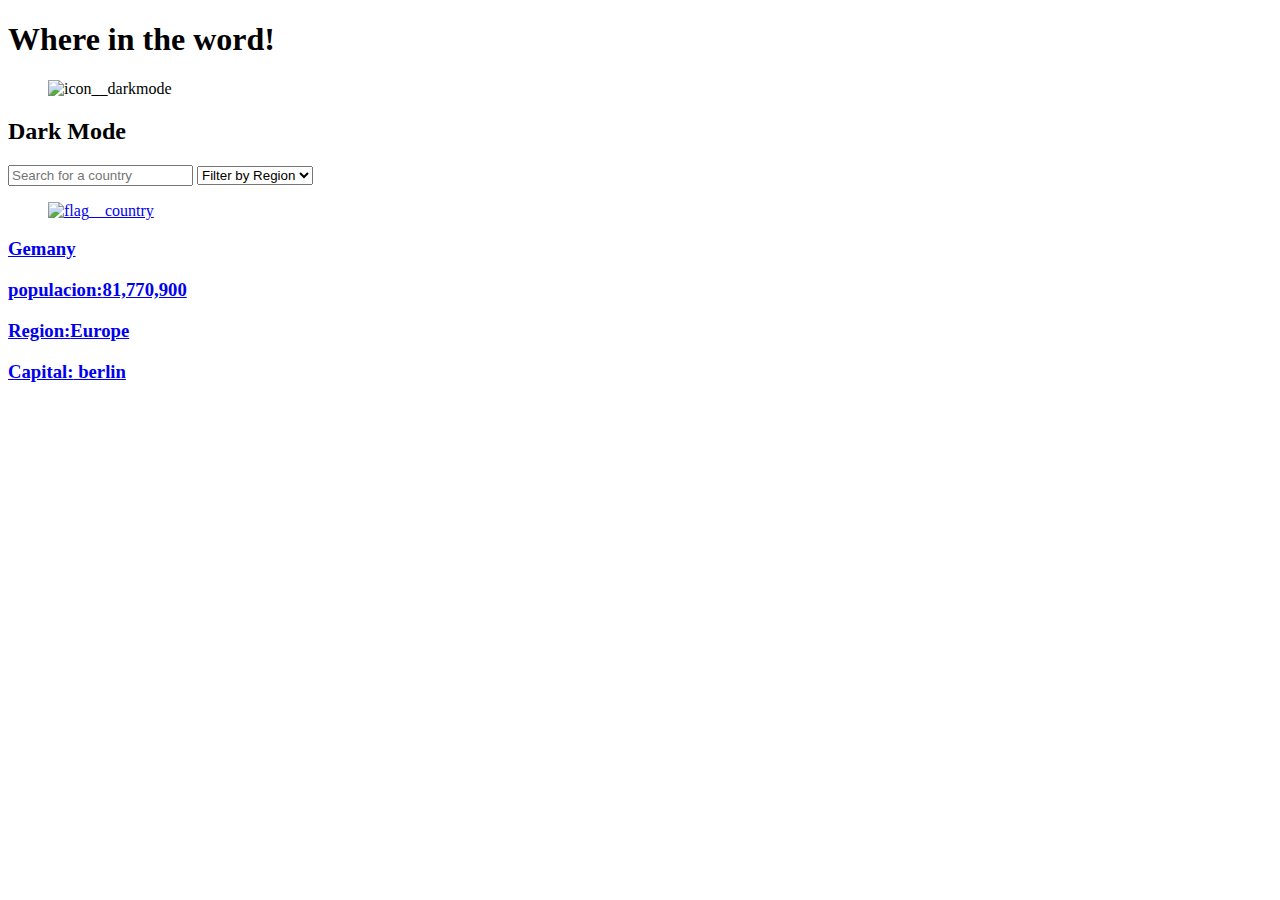
==== index.html @ 1add57e7 "structure html" ====
<!DOCTYPE html>
<html lang="es">
<head>
    <meta charset="UTF-8">
    <meta name="viewport" content="width=device-width, initial-scale=1.0">
    <title>Document</title>
</head>
<body>

    <nav class="nav">
        <h1 class="nav__title">Where in the word!</h1>

        <div class="nav__darkmode">
            <figure class="nav__icon">
                <img class="nav__img" src="" alt="icon__darkmode">
            </figure>
            <h2 class="nav__darktext">Dark Mode</h2>
        </div>


    </nav>

    <main class="main">
            <form class="search__form" action="#">
                <input type="search" name="search_country" id="search_country" placeholder="Search for a country">
            
                <select name="search__selected" id="search__selected">
                    <option selected >Filter by Region</option>
                    <option  >Africa</option>
                    <option  >America</option>

                </select>
            </form>

            <section class="cards container">

                <a href="http://www.youtube.com">

                

                <article class="card">

                    <figure class="card__figure">
                        <img class="card__img" src="#" alt="flag__country">
                    </figure>

                    <section class="card__texts">

                        <h3 class="card__title">Gemany</h3>
                        <h3 class="card__populacion"> <span class="card__bold">populacion:</span>81,770,900</h3>
                        <h3 class="card__Region">     <span class="card__bold">Region:</span>Europe </h3>
                        <h3 class="card__capital">    <span class="card__bold"> Capital:</span> berlin</h3>

                    </section>

                </article>
                </a>

            </section>

    </main>
    

</body>
</html>
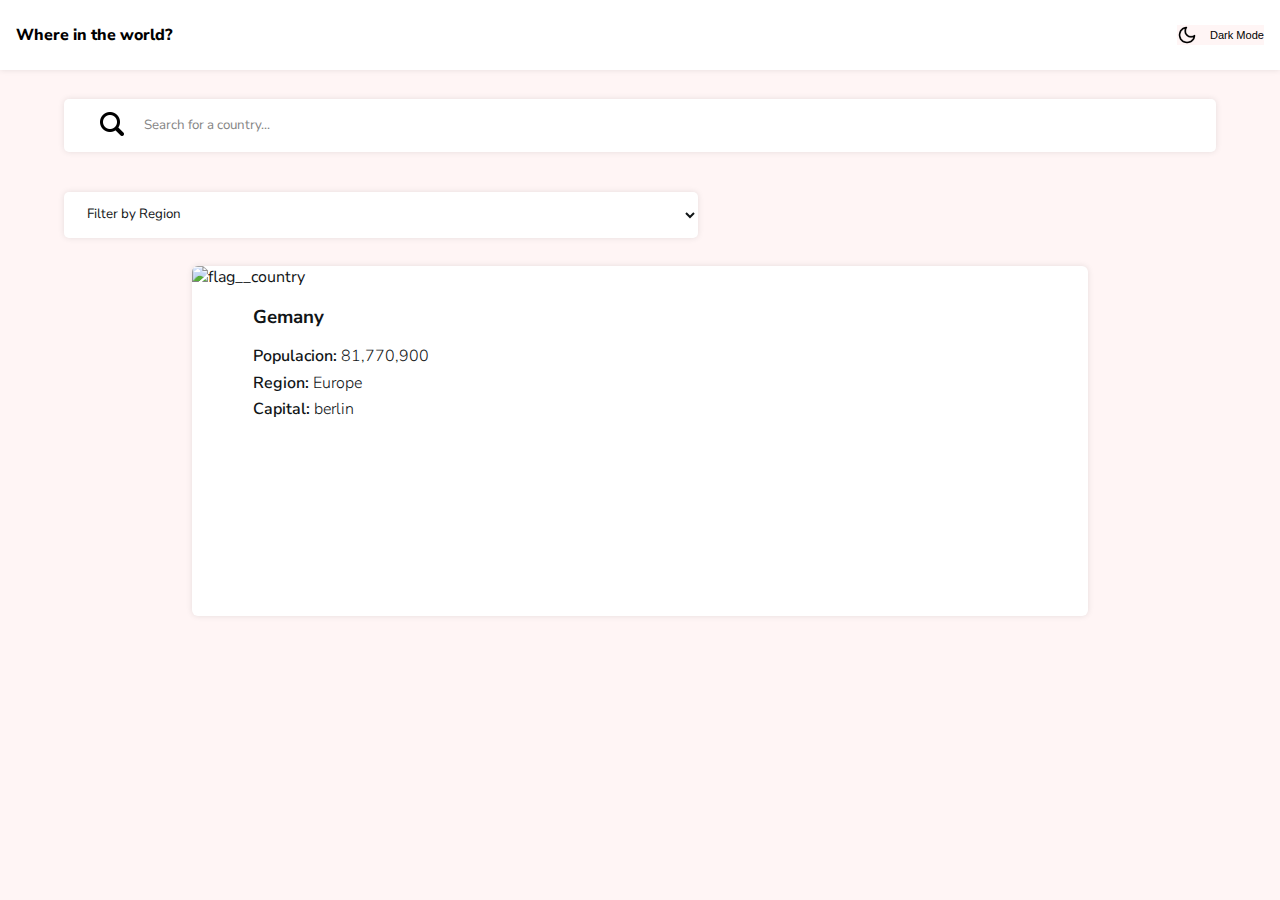
==== commit 01f325b3: "i ended the home" ====
--- a/index.html
+++ b/index.html
@@ -4,52 +4,58 @@
     <meta charset="UTF-8">
     <meta name="viewport" content="width=device-width, initial-scale=1.0">
     <title>Document</title>
+    <link rel="stylesheet" href="style.css">
 </head>
 <body>
 
     <nav class="nav">
-        <h1 class="nav__title">Where in the word!</h1>
+        <h4 class="nav__title">Where in the world?</h4>
 
-        <div class="nav__darkmode">
+        <button class="nav__darkmode">
             <figure class="nav__icon">
-                <img class="nav__img" src="" alt="icon__darkmode">
+                <img class="nav__img" src="assets/luna.png" alt="icon__darkmode">
             </figure>
-            <h2 class="nav__darktext">Dark Mode</h2>
-        </div>
-
+            <h5 class="nav__darktext">Dark Mode</h5>
+        </button>
 
     </nav>
 
     <main class="main">
+
             <form class="search__form" action="#">
-                <input type="search" name="search_country" id="search_country" placeholder="Search for a country">
-            
-                <select name="search__selected" id="search__selected">
-                    <option selected >Filter by Region</option>
-                    <option  >Africa</option>
-                    <option  >America</option>
+
+                
+                    <label class="lupa" for="search_country"> <img class="lupa__img" src="assets/lupa.png" alt="search"> </label>
+                    <input type="search" class="input" name="search_country" id="search_country" placeholder="Search for a country...">
+                
+                <select class="select input" name="search__selected" id="search__selected">
+                    <option  class="options" selected >Filter by Region</option>
+                    <option  class="options" >Africa</option>
+                    <option  class="options">America</option>
 
                 </select>
             </form>
 
-            <section class="cards container">
+            <section class="cards container" >
 
-                <a href="http://www.youtube.com">
-
-                
+                <a class="card__link" href="#">
 
                 <article class="card">
 
                     <figure class="card__figure">
-                        <img class="card__img" src="#" alt="flag__country">
+                        <img class="card__img" src="https://flagcdn.com/w320/al.png" alt="flag__country">
                     </figure>
 
                     <section class="card__texts">
 
                         <h3 class="card__title">Gemany</h3>
-                        <h3 class="card__populacion"> <span class="card__bold">populacion:</span>81,770,900</h3>
-                        <h3 class="card__Region">     <span class="card__bold">Region:</span>Europe </h3>
-                        <h3 class="card__capital">    <span class="card__bold"> Capital:</span> berlin</h3>
+                        
+                        <h4 class="card__populacion card__fields__letter">
+                            <span class="card__bold">Populacion: </span>
+                            81,770,900
+                        </h4>
+                        <h4 class="card__Region card__fields__letter">     <span class="card__bold">Region: </span>Europe </h4>
+                        <h4 class="card__capital card__fields__letter">    <span class="card__bold">Capital: </span> berlin</h4>
 
                     </section>
 
--- a/style.css
+++ b/style.css
@@ -0,0 +1,144 @@
+@import url('https://fonts.googleapis.com/css2?family=Nunito+Sans:opsz,wght@6..12,300;6..12,600;6..12,800&display=swap');
+
+:root{
+    --Dark--Blue-Dark-Mode-Elements: hsl(209, 23%, 22%);
+    --Very--Dark-Blue-Dark-Mode-Background: hsl(207, 26%, 17%);
+    --Very--Dark-Blue-Light-Mode-Text: hsl(200, 15%, 8%);
+    --Dark--Gray-Light-Mode-Input: hsl(0, 0%, 52%);
+    --Very--Light-Gray-Light-Mode-Background: hsl(0, 100%, 98%);
+    --White--Dark-Mode-Text-and-Light-Mode-Elements: hsl(0, 0%, 100%);
+    --font-family:'Nunito Sans', sans-serif;
+}
+*{
+    margin: 0;
+    padding: 0;
+    box-sizing: border-box;
+    
+}
+
+body{
+    font-family: var(--font-family);
+    background-color:var(--Very--Light-Gray-Light-Mode-Background);
+}
+/*nav style*/
+.nav{
+    background-color: var(--White--Dark-Mode-Text-and-Light-Mode-Elements);
+    height: 70px;
+    display: flex;
+    justify-content: space-between;
+    align-items: center;
+    padding: 0 1rem;
+    box-shadow: 0px 0px 6px  rgba(0, 0, 0, .1) ;
+
+}
+.nav__title{
+    font-weight: 800;
+}
+.nav__darkmode{
+    background-color: var(--Very--Light-Gray-Light-Mode-Background);
+    display: flex;
+    justify-content: center;
+    align-items: center;
+    gap: .8rem;
+    border: none;
+}
+.nav__icon{
+    width: 20px;
+}
+.nav__img{
+    display: block;
+    width: 100%;
+}
+.nav__darktext{
+    font-weight: 300;
+}
+
+/*main formulario style*/
+
+.search__form{
+    background-color:var(--Very--Light-Gray-Light-Mode-Background);
+    width: 90%;
+    margin: 1.8rem auto;
+
+    display: flex;
+    flex-direction: column;
+    gap: 2.5rem;
+
+    position: relative;
+}
+.lupa{
+    width: 2rem;
+    height: 2rem;
+    position: absolute;
+    margin: .6rem 2rem;
+    
+}
+
+.lupa__img{
+    width: 100%;
+    display: block;
+}
+.input{
+    padding: 1.1rem 5rem;
+    font-family: var(--font-family);  
+    border-radius: 5px;  
+    border: none;
+    box-shadow: 0px 0px 6px  rgba(0, 0, 0, .1) ;
+}
+.input::placeholder{
+    color: var(--Dark--Gray-Light-Mode-Input);
+    
+}
+.select{
+    background: var(--White--Dark-Mode-Text-and-Light-Mode-Elements);
+    width: 55%;
+    padding: .8rem 1.2rem;
+    color: var(--Very--Dark-Blue-Light-Mode-Text);
+
+}
+.options{
+    padding: 0 1.5rem ;
+}
+/*main cards*/
+.container{
+    width: 70%;
+    margin: 0 auto;
+
+}
+.card__link{
+    text-decoration: none;
+    color: var( --Very--Dark-Blue-Light-Mode-Text);
+}
+
+.card{
+    background-color: var(--White--Dark-Mode-Text-and-Light-Mode-Elements);
+    box-shadow: 0px 0px 6px  rgba(0, 0, 0, .1) ;
+    border-radius: 6px;
+    overflow: hidden;
+    height: 350px;
+}
+.card__img{
+    width: 100%;
+    display: block;
+
+}
+.card__texts{
+    width: 90%;
+    margin: 0 auto;
+    padding: 1rem;
+    display: flex;
+    flex-direction: column;
+    gap: .3rem;
+
+}
+.card__title{
+    margin-bottom: .6rem;
+}
+.card__fields__letter{
+    font-weight: 300;
+    
+}
+.card__bold{
+    font-weight: 600;
+}
+
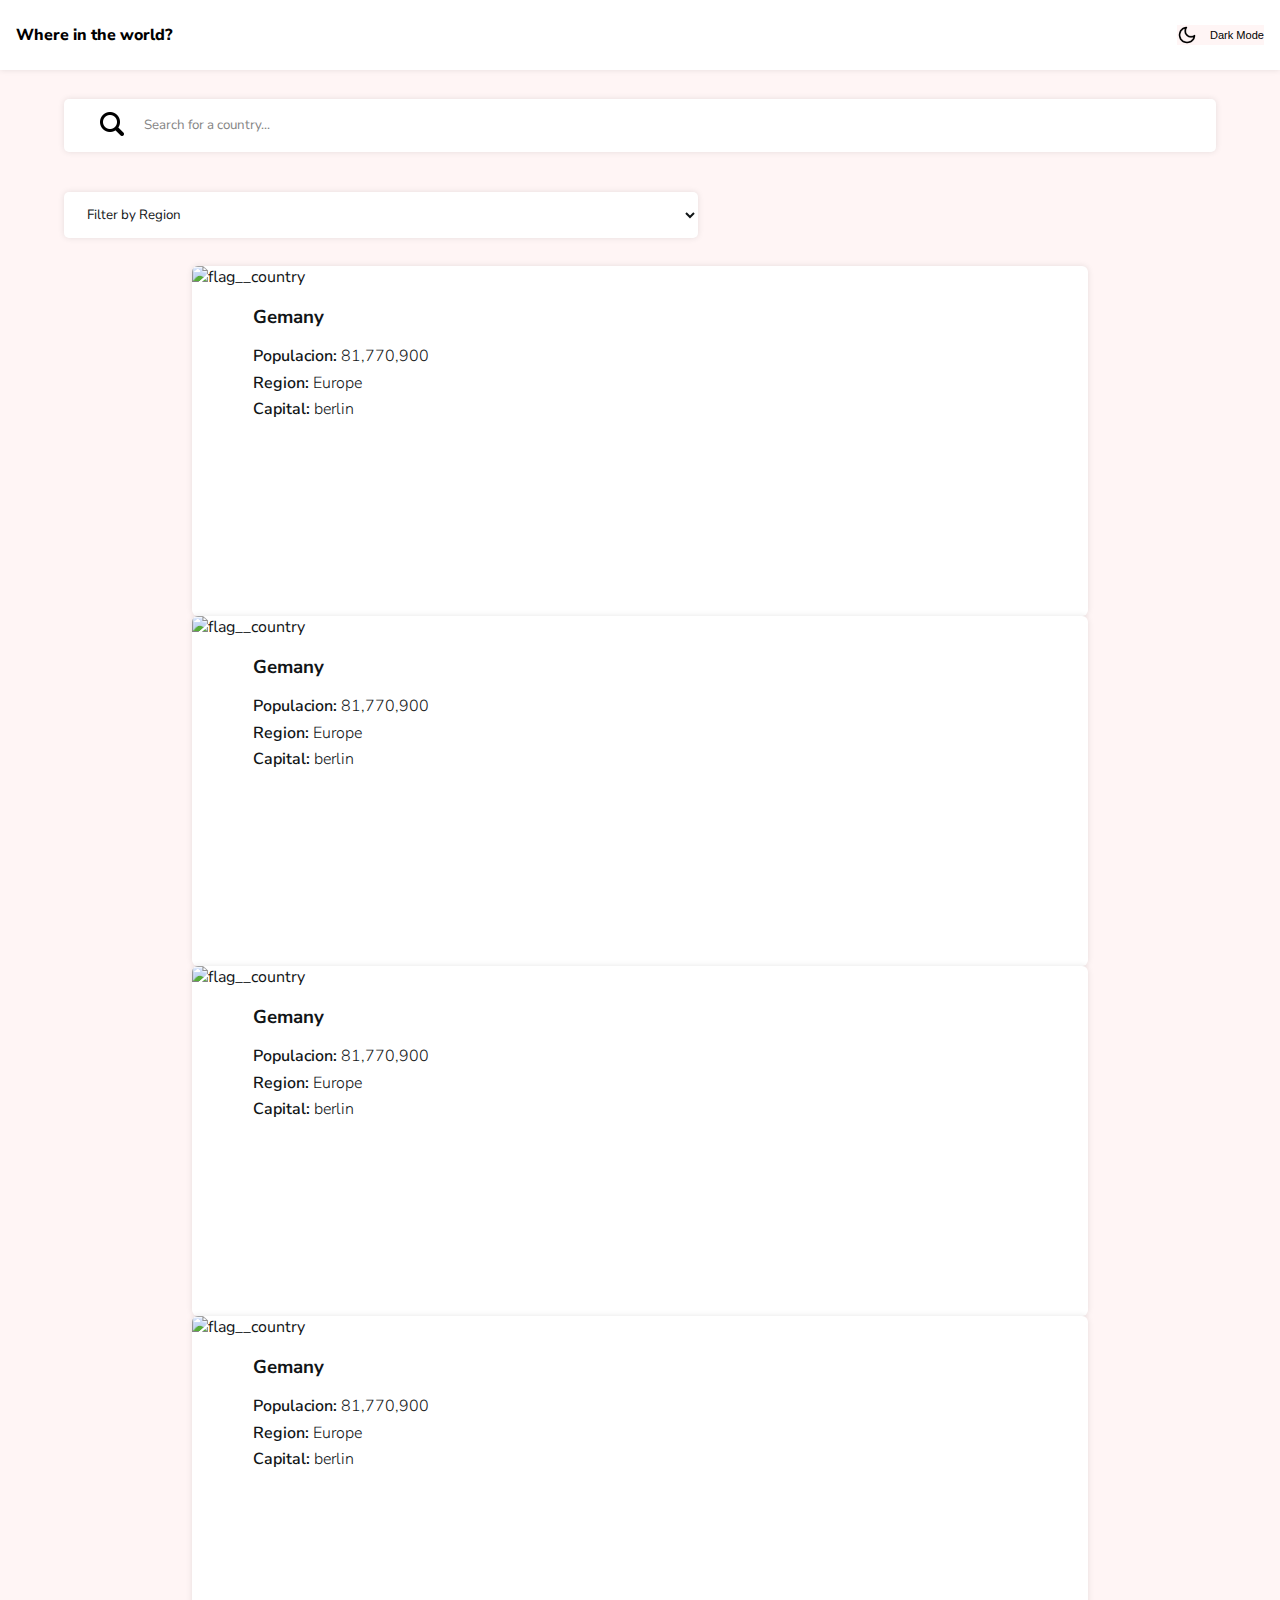
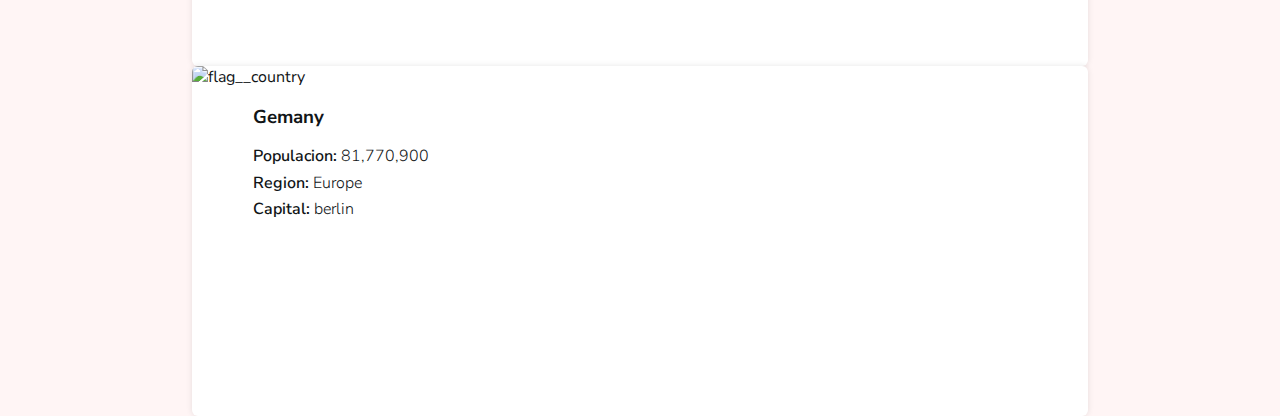
==== commit e55edc89: "i ended pages in mobil mode" ====
--- a/index.html
+++ b/index.html
@@ -61,6 +61,99 @@
 
                 </article>
                 </a>
+                <a class="card__link" href="#">
+
+                    <article class="card">
+    
+                        <figure class="card__figure">
+                            <img class="card__img" src="https://flagcdn.com/w320/al.png" alt="flag__country">
+                        </figure>
+    
+                        <section class="card__texts">
+    
+                            <h3 class="card__title">Gemany</h3>
+                            
+                            <h4 class="card__populacion card__fields__letter">
+                                <span class="card__bold">Populacion: </span>
+                                81,770,900
+                            </h4>
+                            <h4 class="card__Region card__fields__letter">     <span class="card__bold">Region: </span>Europe </h4>
+                            <h4 class="card__capital card__fields__letter">    <span class="card__bold">Capital: </span> berlin</h4>
+    
+                        </section>
+    
+                    </article>
+                    </a>
+                    <a class="card__link" href="#">
+
+                        <article class="card">
+        
+                            <figure class="card__figure">
+                                <img class="card__img" src="https://flagcdn.com/w320/al.png" alt="flag__country">
+                            </figure>
+        
+                            <section class="card__texts">
+        
+                                <h3 class="card__title">Gemany</h3>
+                                
+                                <h4 class="card__populacion card__fields__letter">
+                                    <span class="card__bold">Populacion: </span>
+                                    81,770,900
+                                </h4>
+                                <h4 class="card__Region card__fields__letter">     <span class="card__bold">Region: </span>Europe </h4>
+                                <h4 class="card__capital card__fields__letter">    <span class="card__bold">Capital: </span> berlin</h4>
+        
+                            </section>
+        
+                        </article>
+                        </a>
+                        
+                        <a class="card__link" href="#">
+
+                            <article class="card">
+            
+                                <figure class="card__figure">
+                                    <img class="card__img" src="https://flagcdn.com/w320/al.png" alt="flag__country">
+                                </figure>
+            
+                                <section class="card__texts">
+            
+                                    <h3 class="card__title">Gemany</h3>
+                                    
+                                    <h4 class="card__populacion card__fields__letter">
+                                        <span class="card__bold">Populacion: </span>
+                                        81,770,900
+                                    </h4>
+                                    <h4 class="card__Region card__fields__letter">     <span class="card__bold">Region: </span>Europe </h4>
+                                    <h4 class="card__capital card__fields__letter">    <span class="card__bold">Capital: </span> berlin</h4>
+            
+                                </section>
+            
+                            </article>
+                            </a>
+                            <a class="card__link" href="#">
+
+                                <article class="card">
+                
+                                    <figure class="card__figure">
+                                        <img class="card__img" src="https://flagcdn.com/w320/al.png" alt="flag__country">
+                                    </figure>
+                
+                                    <section class="card__texts">
+                
+                                        <h3 class="card__title">Gemany</h3>
+                                        
+                                        <h4 class="card__populacion card__fields__letter">
+                                            <span class="card__bold">Populacion: </span>
+                                            81,770,900
+                                        </h4>
+                                        <h4 class="card__Region card__fields__letter">     <span class="card__bold">Region: </span>Europe </h4>
+                                        <h4 class="card__capital card__fields__letter">    <span class="card__bold">Capital: </span> berlin</h4>
+                
+                                    </section>
+                
+                                </article>
+                                </a>
 
             </section>
 
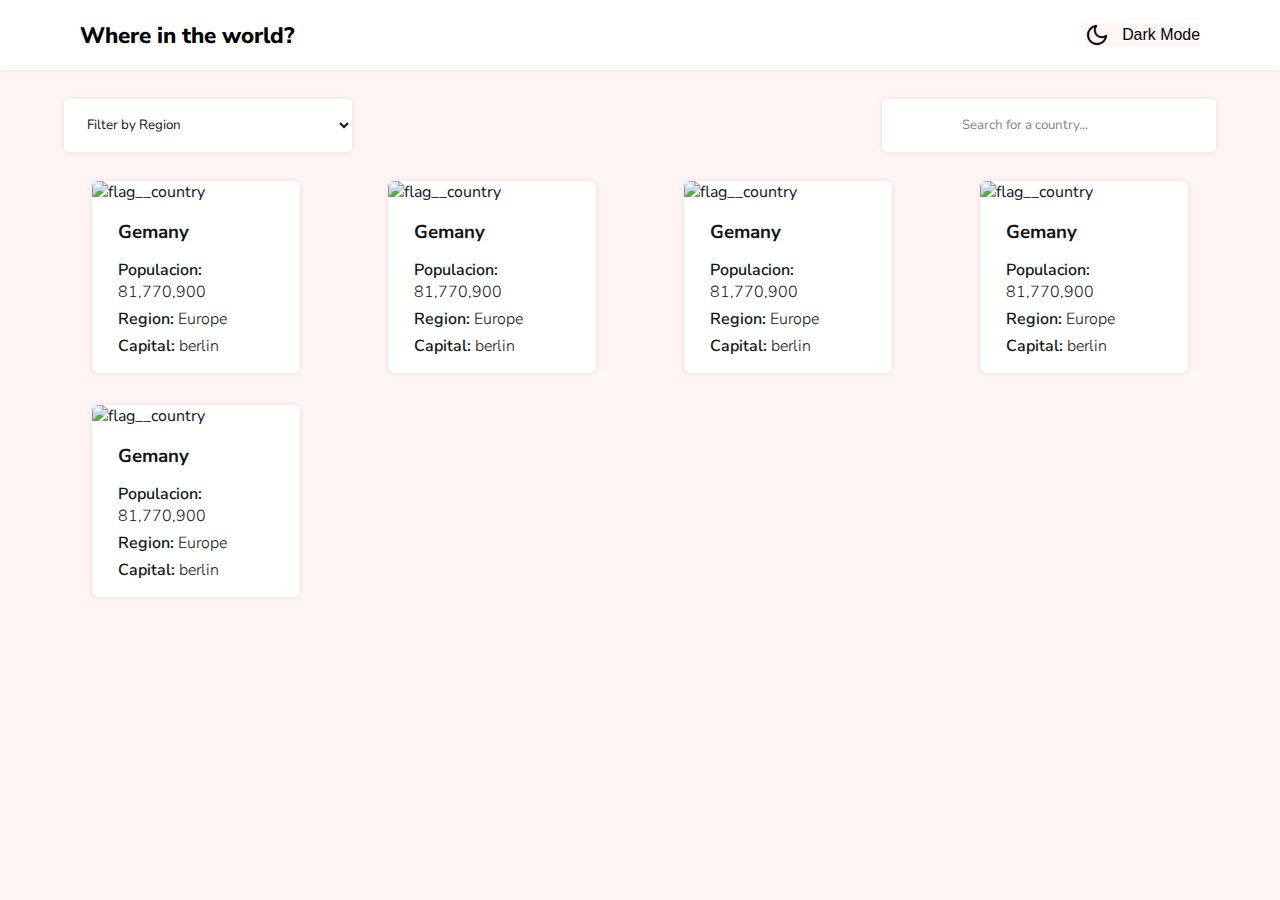
==== commit 5a5fcf85: "i ended the darkmode in home" ====
--- a/index.html
+++ b/index.html
@@ -1,34 +1,40 @@
 <!DOCTYPE html>
-<html lang="es">
+<html lang="es" data-dark-background >
 <head>
     <meta charset="UTF-8">
     <meta name="viewport" content="width=device-width, initial-scale=1.0">
     <title>Document</title>
-    <link rel="stylesheet" href="style.css">
+    <link rel="stylesheet" href="style/style.css">
 </head>
-<body>
 
-    <nav class="nav">
+<!-- data-dark-background is to background -->
+<!-- data-dark-element is to element -->
+
+<body data-dark-background="" class="dark-mode-background" >
+
+    <nav data-dark-element class="nav dark-mode-element" >
         <h4 class="nav__title">Where in the world?</h4>
 
-        <button class="nav__darkmode">
+        <button data-dark-element class="dark-mode-element nav__darkmode dark-mode-btn" id="dark-mode-btn">
+           
             <figure class="nav__icon">
                 <img class="nav__img" src="assets/luna.png" alt="icon__darkmode">
             </figure>
+           
             <h5 class="nav__darktext">Dark Mode</h5>
+        
         </button>
 
     </nav>
 
     <main class="main">
 
-            <form class="search__form" action="#">
+            <form data-dark-background class="dark-mode-background search__form" action="#">
 
+                <label  class="lupa " for="search_country"> <img class="lupa__img" src="assets/lupa.png" alt="search"> </label>
+                <input data-dark-element type="search" class="dark-mode-element input" name="search_country" id="search_country" placeholder="Search for a country...">
                 
-                    <label class="lupa" for="search_country"> <img class="lupa__img" src="assets/lupa.png" alt="search"> </label>
-                    <input type="search" class="input" name="search_country" id="search_country" placeholder="Search for a country...">
-                
-                <select class="select input" name="search__selected" id="search__selected">
+                <select data-dark-element class="select input" name="search__selected" id="search__selected">
                     <option  class="options" selected >Filter by Region</option>
                     <option  class="options" >Africa</option>
                     <option  class="options">America</option>
@@ -36,11 +42,11 @@
                 </select>
             </form>
 
-            <section class="cards container" >
+            <section  class="cards container" >
 
-                <a class="card__link" href="#">
+                <a class="card__link" href="./views/more.html">
 
-                <article class="card">
+                <article data-dark-element class="card">
 
                     <figure class="card__figure">
                         <img class="card__img" src="https://flagcdn.com/w320/al.png" alt="flag__country">
@@ -61,7 +67,8 @@
 
                 </article>
                 </a>
-                <a class="card__link" href="#">
+
+                <a class="card__link" href="">
 
                     <article class="card">
     
@@ -159,6 +166,6 @@
 
     </main>
     
-
+    <script type="module" src="app.js"></script>
 </body>
 </html>--- a/style/style.css
+++ b/style/style.css
@@ -0,0 +1,200 @@
+@import url('https://fonts.googleapis.com/css2?family=Nunito+Sans:opsz,wght@6..12,300;6..12,600;6..12,800&display=swap');
+
+:root{
+    --Dark--Blue-Dark-Mode-Elements: hsl(209, 23%, 22%);
+    --Very--Dark-Blue-Dark-Mode-Background: hsl(207, 26%, 17%);
+    --Very--Dark-Blue-Light-Mode-Text: hsl(200, 15%, 8%);
+    --Dark--Gray-Light-Mode-Input: hsl(0, 0%, 52%);
+    --Very--Light-Gray-Light-Mode-Background: hsl(0, 100%, 98%);
+    --White--Dark-Mode-Text-and-Light-Mode-Elements: hsl(0, 0%, 100%);
+    --font-family:'Nunito Sans', sans-serif;
+}
+*{
+    margin: 0;
+    padding: 0;
+    box-sizing: border-box;
+    
+}
+
+body{
+    font-family: var(--font-family);
+    background-color:var(--Very--Light-Gray-Light-Mode-Background);
+}
+/*nav style*/
+.nav{
+    background-color: var(--White--Dark-Mode-Text-and-Light-Mode-Elements);
+    height: 70px;
+    min-width: 265px;
+    display: flex;
+    justify-content: space-between;
+    align-items: center;
+    padding: 0 1rem;
+    box-shadow: 0px 0px 6px  rgba(0, 0, 0, .1) ;
+
+}
+.nav__title{
+    font-weight: 800;
+}
+.nav__darkmode{
+    background-color: var(--Very--Light-Gray-Light-Mode-Background);
+    display: flex;
+    justify-content: center;
+    align-items: center;
+    gap: .8rem;
+    border: none;
+}
+.nav__icon{
+    width: 20px;
+}
+.nav__img{
+    display: block;
+    width: 100%;
+}
+.nav__darktext{
+    font-weight: 300;
+}
+
+/*main formulario style*/
+
+.search__form{
+    background-color:var(--Very--Light-Gray-Light-Mode-Background);
+    width: 90%;
+    margin: 1.8rem auto;
+
+    display: flex;
+    flex-direction: column;
+    gap: 2.5rem;
+
+    position: relative;
+}
+.lupa{
+    width: 2rem;
+    height: 2rem;
+    position: absolute;
+    margin: .6rem 2rem;
+    
+}
+
+.lupa__img{
+    width: 100%;
+    display: block;
+}
+.input{
+    padding: 1.1rem 5rem;
+    font-family: var(--font-family);  
+    border-radius: 5px;  
+    border: none;
+    box-shadow: 0px 0px 6px  rgba(0, 0, 0, .1) ;
+}
+.input::placeholder{
+    color: var(--Dark--Gray-Light-Mode-Input);
+    width: 90%;
+}
+.select{
+    background: var(--White--Dark-Mode-Text-and-Light-Mode-Elements);
+    width: 55%;
+    padding: .8rem 1.2rem;
+    color: var(--Very--Dark-Blue-Light-Mode-Text);
+
+}
+.options{
+    padding: 0 1.5rem ;
+}
+/*main cards*/
+.container{
+    width: 90%;
+    margin: 0 auto;
+
+}
+
+.cards {
+    display: grid;
+    grid-template-columns: repeat(auto-fit,minmax(250px,1fr));
+    gap: 2rem;
+}
+
+.card__link{
+    text-decoration: none;
+    color: var( --Very--Dark-Blue-Light-Mode-Text);
+    max-height: 350px;
+    max-width: 250px;
+    margin: 0 auto;
+}
+
+.card{
+    background-color: var(--White--Dark-Mode-Text-and-Light-Mode-Elements);
+    box-shadow: 0px 0px 6px  rgba(0, 0, 0, .1) ;
+    border-radius: 6px;
+    overflow: hidden;
+}
+.card__img{
+    width: 100%;
+    display: block;
+
+}
+.card__texts{
+    width: 90%;
+    margin: 0 auto;
+    padding: 1rem;
+    display: flex;
+    flex-direction: column;
+    gap: .3rem;
+
+}
+.card__title{
+    margin-bottom: .6rem;
+}
+.card__fields__letter{
+    font-weight: 300;
+    
+}
+.card__bold{
+    font-weight: 600;
+}
+
+@media (width >767px) {
+    .search__form{
+        background-color:var(--Very--Light-Gray-Light-Mode-Background);
+        width: 90%;
+        margin: 1.8rem auto;
+    
+        display: flex;
+        flex-direction: row-reverse;
+        justify-content: space-between;
+    }
+    .lupa{
+        display: none;
+    }
+    .select{
+        width: 25%;
+    }
+}
+
+@media (width>1023px) {
+    .nav{
+        padding: 0 5rem;
+    }
+    .nav__title{
+        font-size: 1.4rem;
+    }
+    .nav__darkmode{
+        display: flex;
+        justify-content: center;
+        align-items: center;
+        gap: .8rem;
+        border: none;
+        font-size: 1.2rem;
+    }
+    .nav__icon{
+        width: 1.5rem;
+    }
+}
+
+.dark-mode-background{
+    background-color: var(--Very--Dark-Blue-Dark-Mode-Background);
+    color: var(--White--Dark-Mode-Text-and-Light-Mode-Elements);
+}
+.dark-mode-element{
+    background-color: var(--Dark--Blue-Dark-Mode-Elements);
+    color: var(--White--Dark-Mode-Text-and-Light-Mode-Elements);
+}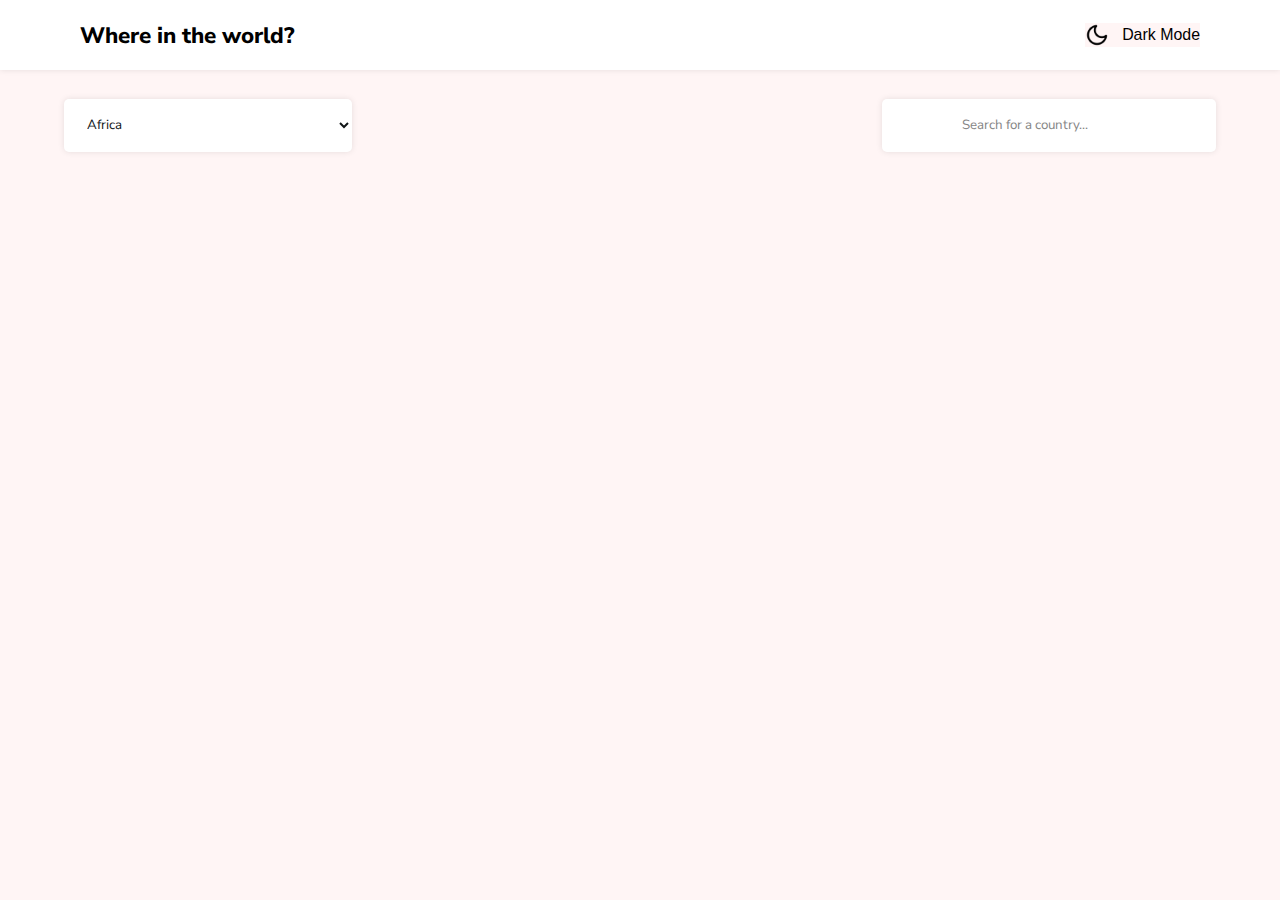
==== commit 8813681e: "i ended the aplication version 1.0.0" ====
--- a/index.html
+++ b/index.html
@@ -10,12 +10,12 @@
 <!-- data-dark-background is to background -->
 <!-- data-dark-element is to element -->
 
-<body data-dark-background="" class="dark-mode-background" >
+<body data-dark-background  >
 
-    <nav data-dark-element class="nav dark-mode-element" >
+    <nav data-dark-element class="nav " >
         <h4 class="nav__title">Where in the world?</h4>
 
-        <button data-dark-element class="dark-mode-element nav__darkmode dark-mode-btn" id="dark-mode-btn">
+        <button data-dark-element class=" nav__darkmode dark-mode-btn" id="dark-mode-btn">
            
             <figure class="nav__icon">
                 <img class="nav__img" src="assets/luna.png" alt="icon__darkmode">
@@ -29,25 +29,33 @@
 
     <main class="main">
 
-            <form data-dark-background class="dark-mode-background search__form" action="#">
+            <form data-dark-background class=" search__form" action="#">
 
                 <label  class="lupa " for="search_country"> <img class="lupa__img" src="assets/lupa.png" alt="search"> </label>
-                <input data-dark-element type="search" class="dark-mode-element input" name="search_country" id="search_country" placeholder="Search for a country...">
+                <input data-dark-element type="search" class="input searchss" name="search_country" id="search_country" placeholder="Search for a country...">
                 
                 <select data-dark-element class="select input" name="search__selected" id="search__selected">
-                    <option  class="options" selected >Filter by Region</option>
-                    <option  class="options" >Africa</option>
-                    <option  class="options">America</option>
+                    <option  class="options"  selected >Filter by Region</option>
+                    <option  class="options" value="Africa" selected >Africa</option>
+                    <option  class="options" value="america" >America</option>
+                    <option  class="options" value="asia"  >Asia</option>
+                    <option  class="options" value="europe" >Europe</option>
+                    <option  class="options" value="oceania" >Oceania</option>
 
                 </select>
             </form>
 
             <section  class="cards container" >
+                
 
-                <a class="card__link" href="./views/more.html">
+            </section>
 
-                <article data-dark-element class="card">
 
+                <template  id="card">
+                    <article data-dark-element class="card">
+
+                    <a  data-dark-element  class="card__link" href="">
+                        
                     <figure class="card__figure">
                         <img class="card__img" src="https://flagcdn.com/w320/al.png" alt="flag__country">
                     </figure>
@@ -56,116 +64,27 @@
 
                         <h3 class="card__title">Gemany</h3>
                         
-                        <h4 class="card__populacion card__fields__letter">
-                            <span class="card__bold">Populacion: </span>
-                            81,770,900
+                        <h4 class="card__bold ">Populacion:
+                            <span class="card__populacion card__fields__letter">81,770,900</span>   
                         </h4>
-                        <h4 class="card__Region card__fields__letter">     <span class="card__bold">Region: </span>Europe </h4>
-                        <h4 class="card__capital card__fields__letter">    <span class="card__bold">Capital: </span> berlin</h4>
-
+                        <h4 class="card__bold ">Region:
+                            <span class="card__Region card__fields__letter">81,770,900</span>   
+                        </h4>
+                        <h4 class="card__bold ">Capital::
+                            <span class="card__capital card__fields__letter">81,770,900</span>   
+                        </h4>
+                       
                     </section>
-
+                    </a>
                 </article>
-                </a>
-
-                <a class="card__link" href="">
-
-                    <article class="card">
-    
-                        <figure class="card__figure">
-                            <img class="card__img" src="https://flagcdn.com/w320/al.png" alt="flag__country">
-                        </figure>
-    
-                        <section class="card__texts">
-    
-                            <h3 class="card__title">Gemany</h3>
-                            
-                            <h4 class="card__populacion card__fields__letter">
-                                <span class="card__bold">Populacion: </span>
-                                81,770,900
-                            </h4>
-                            <h4 class="card__Region card__fields__letter">     <span class="card__bold">Region: </span>Europe </h4>
-                            <h4 class="card__capital card__fields__letter">    <span class="card__bold">Capital: </span> berlin</h4>
-    
-                        </section>
-    
-                    </article>
-                    </a>
-                    <a class="card__link" href="#">
-
-                        <article class="card">
-        
-                            <figure class="card__figure">
-                                <img class="card__img" src="https://flagcdn.com/w320/al.png" alt="flag__country">
-                            </figure>
-        
-                            <section class="card__texts">
-        
-                                <h3 class="card__title">Gemany</h3>
-                                
-                                <h4 class="card__populacion card__fields__letter">
-                                    <span class="card__bold">Populacion: </span>
-                                    81,770,900
-                                </h4>
-                                <h4 class="card__Region card__fields__letter">     <span class="card__bold">Region: </span>Europe </h4>
-                                <h4 class="card__capital card__fields__letter">    <span class="card__bold">Capital: </span> berlin</h4>
-        
-                            </section>
-        
-                        </article>
-                        </a>
-                        
-                        <a class="card__link" href="#">
-
-                            <article class="card">
+            </template>
             
-                                <figure class="card__figure">
-                                    <img class="card__img" src="https://flagcdn.com/w320/al.png" alt="flag__country">
-                                </figure>
-            
-                                <section class="card__texts">
-            
-                                    <h3 class="card__title">Gemany</h3>
-                                    
-                                    <h4 class="card__populacion card__fields__letter">
-                                        <span class="card__bold">Populacion: </span>
-                                        81,770,900
-                                    </h4>
-                                    <h4 class="card__Region card__fields__letter">     <span class="card__bold">Region: </span>Europe </h4>
-                                    <h4 class="card__capital card__fields__letter">    <span class="card__bold">Capital: </span> berlin</h4>
-            
-                                </section>
-            
-                            </article>
-                            </a>
-                            <a class="card__link" href="#">
-
-                                <article class="card">
-                
-                                    <figure class="card__figure">
-                                        <img class="card__img" src="https://flagcdn.com/w320/al.png" alt="flag__country">
-                                    </figure>
-                
-                                    <section class="card__texts">
-                
-                                        <h3 class="card__title">Gemany</h3>
-                                        
-                                        <h4 class="card__populacion card__fields__letter">
-                                            <span class="card__bold">Populacion: </span>
-                                            81,770,900
-                                        </h4>
-                                        <h4 class="card__Region card__fields__letter">     <span class="card__bold">Region: </span>Europe </h4>
-                                        <h4 class="card__capital card__fields__letter">    <span class="card__bold">Capital: </span> berlin</h4>
-                
-                                    </section>
-                
-                                </article>
-                                </a>
-
-            </section>
 
     </main>
     
-    <script type="module" src="app.js"></script>
+    <script type="module" src="app.js" >
+        
+    </script>
+    
 </body>
 </html>--- a/style/style.css
+++ b/style/style.css
@@ -126,6 +126,7 @@
     box-shadow: 0px 0px 6px  rgba(0, 0, 0, .1) ;
     border-radius: 6px;
     overflow: hidden;
+   
 }
 .card__img{
     width: 100%;
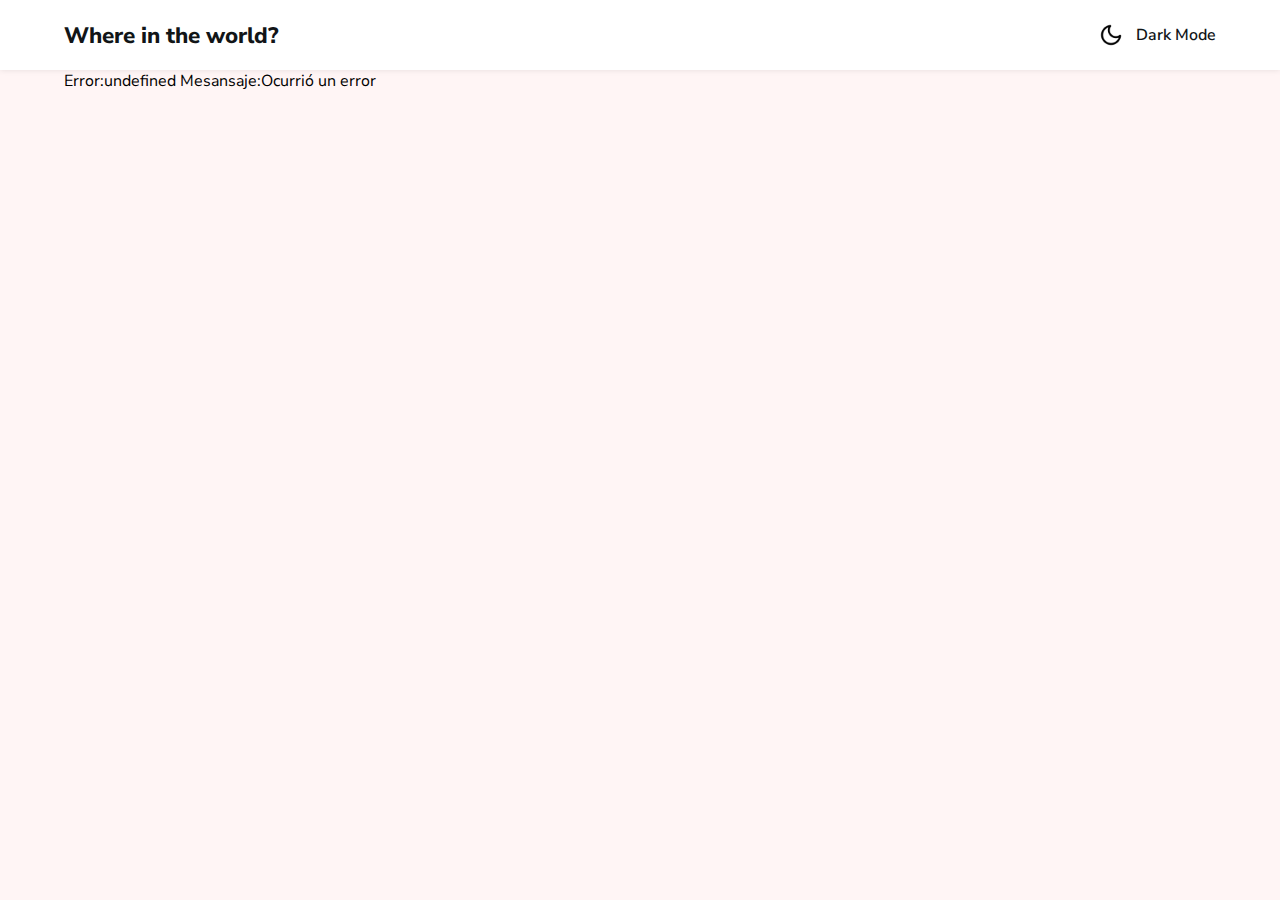
==== commit 588e2e2a: "version 3.0.0" ====
--- a/index.html
+++ b/index.html
@@ -10,73 +10,84 @@
 <!-- data-dark-background is to background -->
 <!-- data-dark-element is to element -->
 
-<body data-dark-background  >
+<body data-dark-background>
 
-    <nav data-dark-element class="nav " >
+    <header data-dark-element class="header">
+
+        <nav class="nav">
+
         <h4 class="nav__title">Where in the world?</h4>
 
-        <button data-dark-element class=" nav__darkmode dark-mode-btn" id="dark-mode-btn">
+        <a href="#" class="nav__darkmode">
            
             <figure class="nav__icon">
                 <img class="nav__img" src="assets/luna.png" alt="icon__darkmode">
             </figure>
            
-            <h5 class="nav__darktext">Dark Mode</h5>
+            <h5 data-dark-element class="nav__darktext">Dark Mode</h5>
         
-        </button>
+        </a>
 
-    </nav>
+        </nav>
+    </header>
 
-    <main class="main">
+    <main data-dark-background class="main">
 
-            <form data-dark-background class=" search__form" action="#">
+            <form data-dark-background class="search__form" action="#">
 
-                <label  class="lupa " for="search_country"> <img class="lupa__img" src="assets/lupa.png" alt="search"> </label>
-                <input data-dark-element type="search" class="input searchss" name="search_country" id="search_country" placeholder="Search for a country...">
+                <div class="search_input">
+
+                    <figure  class="lupa_container" > 
+                         <img class="lupa__icon" src="assets/lupa.png" alt="search"> 
+                    </figure>
+                    <input data-dark-element type="search" class="input searchs" name="search_country" id="search_country" placeholder="Search for a country...">
+                 
+                 </div>
+                <select data-dark-element class="input select" name="search__selected" id="search__selected">
+                    <option  class="options" selected >Filter by Region</option>
+                    <option  class="options" value="Africa" >Africa</option>
+                    <option  class="options" value="America">America</option>
+                    <option  class="options" value="Asia"   >Asia</option>
+                    <option  class="options" value="Europe" >Europe</option>
+                    <option  class="options" value="Oceania">Oceania</option>
+                </select>
                 
-                <select data-dark-element class="select input" name="search__selected" id="search__selected">
-                    <option  class="options"  selected >Filter by Region</option>
-                    <option  class="options" value="Africa" selected >Africa</option>
-                    <option  class="options" value="america" >America</option>
-                    <option  class="options" value="asia"  >Asia</option>
-                    <option  class="options" value="europe" >Europe</option>
-                    <option  class="options" value="oceania" >Oceania</option>
-
-                </select>
             </form>
 
-            <section  class="cards container" >
+            <section data-dark-background  class="cards container" >
                 
-
             </section>
 
+            <template  id="card">
 
-                <template  id="card">
-                    <article data-dark-element class="card">
+                <article data-dark-element class="card">
 
-                    <a  data-dark-element  class="card__link" href="">
+                    <a class="card__link" href="../nuevaplatilla/views/more.html">
                         
-                    <figure class="card__figure">
-                        <img class="card__img" src="https://flagcdn.com/w320/al.png" alt="flag__country">
-                    </figure>
+                            <figure class="card__figure">
+                                <img class="card__img" src="https://flagcdn.com/w320/al.png" alt="flag__country">
+                            </figure>
 
-                    <section class="card__texts">
+                            <section data-dark-element class="card__texts">
 
-                        <h3 class="card__title">Gemany</h3>
-                        
-                        <h4 class="card__bold ">Populacion:
-                            <span class="card__populacion card__fields__letter">81,770,900</span>   
-                        </h4>
-                        <h4 class="card__bold ">Region:
-                            <span class="card__Region card__fields__letter">81,770,900</span>   
-                        </h4>
-                        <h4 class="card__bold ">Capital::
-                            <span class="card__capital card__fields__letter">81,770,900</span>   
-                        </h4>
-                       
-                    </section>
+                                <h3 class="card__title">Gemany</h3>
+                                
+                                <h4 class="card__bold">Populacion:
+                                    <span class="card__populacion card__result">81,770,900</span>   
+                                </h4>
+                                <h4 class="card__bold ">Region:
+                                    <span class="card__Region card__result">Europe</span>   
+                                </h4>
+                                <h4 class="card__bold ">Capital:
+                                    <span class="card__capital card__result">Bayer</span>   
+                                </h4>
+                            
+                            </section>
                     </a>
-                </article>
+            </article>
+         </section>
+
+
             </template>
             
 
--- a/style/style.css
+++ b/style/style.css
@@ -1,47 +1,59 @@
 @import url('https://fonts.googleapis.com/css2?family=Nunito+Sans:opsz,wght@6..12,300;6..12,600;6..12,800&display=swap');
 
 :root{
-    --Dark--Blue-Dark-Mode-Elements: hsl(209, 23%, 22%);
-    --Very--Dark-Blue-Dark-Mode-Background: hsl(207, 26%, 17%);
-    --Very--Dark-Blue-Light-Mode-Text: hsl(200, 15%, 8%);
-    --Dark--Gray-Light-Mode-Input: hsl(0, 0%, 52%);
-    --Very--Light-Gray-Light-Mode-Background: hsl(0, 100%, 98%);
-    --White--Dark-Mode-Text-and-Light-Mode-Elements: hsl(0, 0%, 100%);
+    --Elements-oscuro: hsl(209, 23%, 22%);
+    --Background-oscuro: hsl(207, 26%, 17%);
+    --Input-color: hsl(0, 0%, 52%);
+    
+    --Text: hsl(200, 15%, 8%);
+    --Background: hsl(0, 100%, 98%);
+    --Element: hsl(0, 0%, 100%);
+    
     --font-family:'Nunito Sans', sans-serif;
+    --white:white;
 }
 *{
     margin: 0;
     padding: 0;
     box-sizing: border-box;
-    
-}
-
+    /* outline: auto; */
+}
+/* main{
+    outline: 5px solid blue;
+} */
 body{
     font-family: var(--font-family);
-    background-color:var(--Very--Light-Gray-Light-Mode-Background);
+    background-color:var(--Background);
+}
+.header{
+    background-color: var(--Element);
+    box-shadow: 0px 0px 6px  rgba(0, 0, 0, .1) ;
 }
 /*nav style*/
 .nav{
-    background-color: var(--White--Dark-Mode-Text-and-Light-Mode-Elements);
     height: 70px;
     min-width: 265px;
+    width: 90%;
+    margin: 0 auto;
     display: flex;
     justify-content: space-between;
     align-items: center;
-    padding: 0 1rem;
-    box-shadow: 0px 0px 6px  rgba(0, 0, 0, .1) ;
-
+   
 }
 .nav__title{
     font-weight: 800;
-}
+    color: var(--Text);
+}
+
 .nav__darkmode{
-    background-color: var(--Very--Light-Gray-Light-Mode-Background);
     display: flex;
     justify-content: center;
     align-items: center;
     gap: .8rem;
     border: none;
+    text-decoration: none;
+    font-weight: 600;
+    color: var(--Text);
 }
 .nav__icon{
     width: 20px;
@@ -51,83 +63,100 @@
     width: 100%;
 }
 .nav__darktext{
-    font-weight: 300;
+    font-weight: 600;
 }
 
 /*main formulario style*/
 
 .search__form{
-    background-color:var(--Very--Light-Gray-Light-Mode-Background);
+    /* outline: 5px solid blue; */
+    background-color:var(--Background);
     width: 90%;
     margin: 1.8rem auto;
 
     display: flex;
     flex-direction: column;
+    justify-content: start;
     gap: 2.5rem;
 
+}
+.search_input{
+    /* outline: 5px solid blue; */
+    width: 100%;
     position: relative;
-}
-.lupa{
+   
+}
+.lupa_container{
     width: 2rem;
     height: 2rem;
     position: absolute;
     margin: .6rem 2rem;
-    
-}
-
-.lupa__img{
-    width: 100%;
-    display: block;
-}
+}
+
+.lupa__icon{
+    width: 100%;
+    display: block;
+}
+.searchs{
+    width: 100%;
+    background-color: var(--Element);
+}
+
 .input{
     padding: 1.1rem 5rem;
-    font-family: var(--font-family);  
+    font-family: var(--font-family); 
+    color: var(--Input-color); 
     border-radius: 5px;  
     border: none;
     box-shadow: 0px 0px 6px  rgba(0, 0, 0, .1) ;
 }
 .input::placeholder{
-    color: var(--Dark--Gray-Light-Mode-Input);
-    width: 90%;
-}
+    color: var(--Input-color);
+    width: 90%;
+}
+
 .select{
-    background: var(--White--Dark-Mode-Text-and-Light-Mode-Elements);
+    background: var(--Element);
+    max-width: 250px;
     width: 55%;
     padding: .8rem 1.2rem;
-    color: var(--Very--Dark-Blue-Light-Mode-Text);
+    color: var(--Text);
 
 }
 .options{
-    padding: 0 1.5rem ;
-}
-/*main cards*/
+    text-align: center;
+    /* padding: 0 1.5rem ; */
+    /* color: var(--); */
+}
+
+/*main container cards*/
 .container{
     width: 90%;
     margin: 0 auto;
-
 }
 
 .cards {
     display: grid;
     grid-template-columns: repeat(auto-fit,minmax(250px,1fr));
     gap: 2rem;
-}
-
-.card__link{
-    text-decoration: none;
-    color: var( --Very--Dark-Blue-Light-Mode-Text);
-    max-height: 350px;
-    max-width: 250px;
-    margin: 0 auto;
-}
-
+    
+}
 .card{
-    background-color: var(--White--Dark-Mode-Text-and-Light-Mode-Elements);
+    background-color: var(--Element);
     box-shadow: 0px 0px 6px  rgba(0, 0, 0, .1) ;
     border-radius: 6px;
     overflow: hidden;
-   
-}
+    
+}
+
+.card__link{
+    text-decoration: none;
+    color: var(--Text);
+    max-height: 350px;
+    max-width: 250px;
+    margin: 0 auto;
+}
+
 .card__img{
     width: 100%;
     display: block;
@@ -144,58 +173,209 @@
 }
 .card__title{
     margin-bottom: .6rem;
-}
-.card__fields__letter{
-    font-weight: 300;
-    
-}
+}    
 .card__bold{
     font-weight: 600;
 }
+.card__result{
+    font-weight: 300;
+}
 
 @media (width >767px) {
+    /*nav*/
+    .nav__title{
+        font-size: 1.4rem;
+    }
+    .nav__darkmode{
+        font-size: 1.2rem;
+    }
+    .nav__icon{
+        width: 1.5rem;
+    }
+    /*main formulario style*/
+
     .search__form{
-        background-color:var(--Very--Light-Gray-Light-Mode-Background);
         width: 90%;
         margin: 1.8rem auto;
     
-        display: flex;
-        flex-direction: row-reverse;
-        justify-content: space-between;
-    }
-    .lupa{
-        display: none;
+       flex-direction: row;
+       justify-content: space-between;
+    }
+    .search_input{
+        max-width: 420px;
     }
     .select{
-        width: 25%;
-    }
-}
-
-@media (width>1023px) {
-    .nav{
-        padding: 0 5rem;
-    }
-    .nav__title{
-        font-size: 1.4rem;
-    }
-    .nav__darkmode{
+        width: 250px;
+    }
+
+    .card{
+        max-width: 260px;
+        /* margin: 0 auto; */
+    }
+}
+
+/*section moreaboutconuntries*/
+.botton{
+    /* outline: auto; */
+    display: block;
+    width: 5rem;
+    margin: 2rem;
+    padding: .3rem ;
+    text-align: center;
+    font-size: .8rem;
+    text-decoration: none;
+    box-shadow: 0px 0px 6px  rgba(0, 0, 0, .1) ;
+    border-radius: 5px;
+    background-color:var(--Element) ;
+    color: var(--Text);
+    
+}
+.content_container{
+    /* outline:  6px solid chocolate;  */
+    /* width:100% ;  */
+    display: flex;
+    flex-direction: column;
+    gap: 2rem;
+    color: var(--Text);
+}
+
+/* .container{
+    width: 90%;
+    margin: 2rem auto;
+
+} */
+.content__figure{
+    width: 70%;
+    margin: 0 auto;
+}
+.content__img{
+    width: 100%;
+    height: 100%;
+    display: block;
+    object-fit: cover;
+    
+}
+.content__texts{
+    width: 90%;
+    margin: 0 auto;
+    display: flex;
+    flex-direction: column;
+    gap: 1.5rem;
+
+}
+
+.content{
+    display: flex;
+    flex-direction: column;
+    gap: .7rem;
+}
+
+
+.other__container{
+    display: flex;
+    gap: 1rem;
+    margin: 1rem 0;
+}
+.botton--modifi{
+    margin: unset;
+    font-weight: 300;
+}
+
+@media (width > 767px) {
+        
+    .main{
+       
+        width: 90%;
+        margin: 0 auto;
+    }
+    .content_container{
+       
+        display: grid;
+        gap: 2rem;
+        grid-template-columns: 1fr 1fr;
+        grid-template-rows: 1fr;
+        
+    }
+
+    .content__figure{
+        width: 100%;
+    }
+    /*------------------------------------------------------------*/
+    .content__texts{
+        width: 100%;
+        margin: unset;
+        font-size: .8rem;
+        display: grid;
+        gap: 1.9rem;
+        grid-template-columns: 1fr 1fr;
+        grid-template-rows: repeat(auto-fit,minmax(1fr,100px));
+    }
+    /*----*/
+    .card__title{
+        grid-column: 1/3;
+        grid-row: 1/2;
+        font-size: 1.5rem;
+    }
+    .content1{
+        grid-column: 1/3;
+        grid-row: 2/3;
+    }
+
+   .content2{
+        grid-column: 2/3;
+        grid-row: 2/3;
+    }
+    
+    .content3{
+        /* outline: auto; */
+        grid-column: 1/3;
+        grid-row: 3/4;
+
+        display:flex;
+        flex-direction: row;
+        justify-content: start;
+        align-items: center;
+    }
+    .other__container{
+        
         display: flex;
         justify-content: center;
         align-items: center;
-        gap: .8rem;
-        border: none;
-        font-size: 1.2rem;
-    }
-    .nav__icon{
-        width: 1.5rem;
-    }
+        flex-wrap: wrap;
+        align-content: center;
+        gap: .3rem;
+        margin: 1rem 0;
+    }
+    .botton--modifi{
+        width: 4rem;
+    }
+   
+}
+
+@media (width > 1023px) {
+    .card__bold{
+        font-size: .85rem;
+    }
+    .content_container{
+        gap: 3rem;
+        /* outline: auto; */
+    }/*
+     .card__title{
+        font-size: 1.6rem;
+    }
+    .card__texts{
+        padding: 1rem;
+    }
+    .other__container{
+        width: 60%;
+    } */
 }
 
 .dark-mode-background{
-    background-color: var(--Very--Dark-Blue-Dark-Mode-Background);
-    color: var(--White--Dark-Mode-Text-and-Light-Mode-Elements);
+    background-color: var(--Background-oscuro);
+    color: var(--white);
 }
 .dark-mode-element{
-    background-color: var(--Dark--Blue-Dark-Mode-Elements);
-    color: var(--White--Dark-Mode-Text-and-Light-Mode-Elements);
+    background-color: var(--Elements-oscuro);
+    color: var(--white);
 }